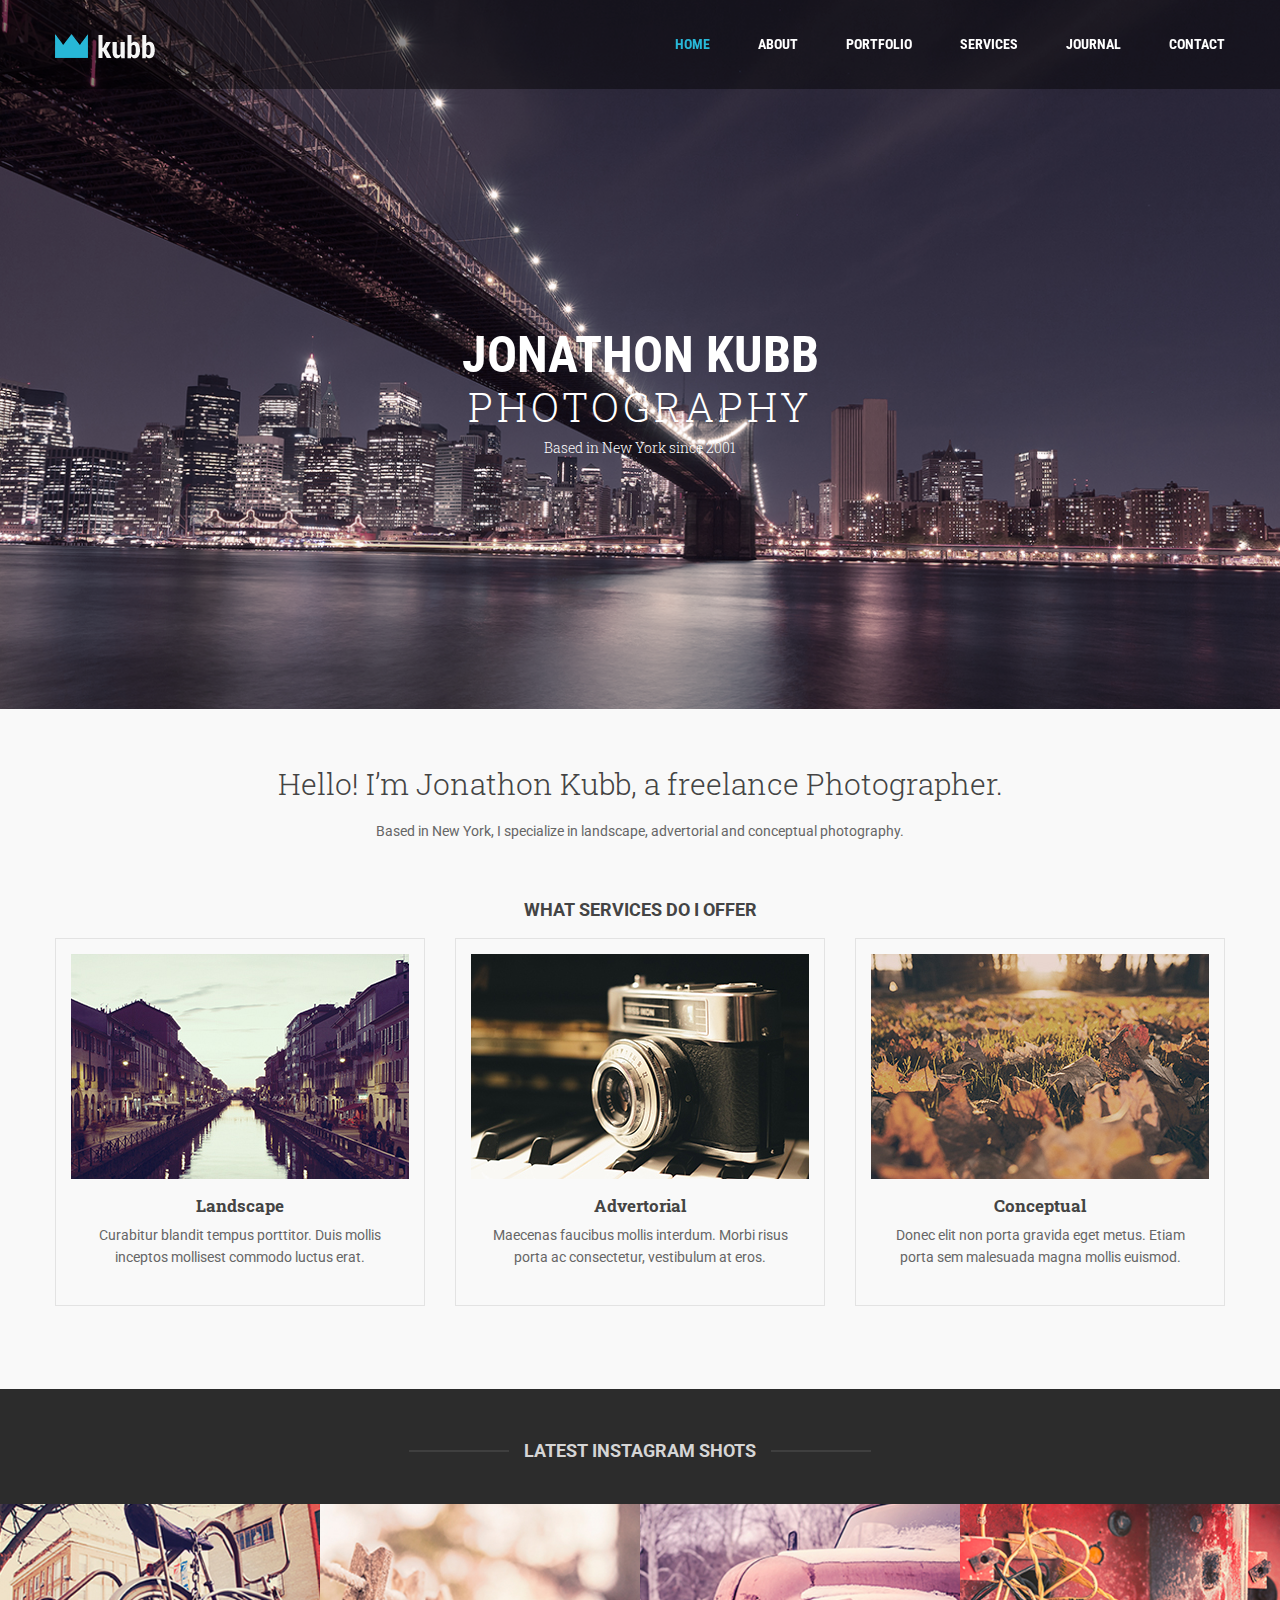
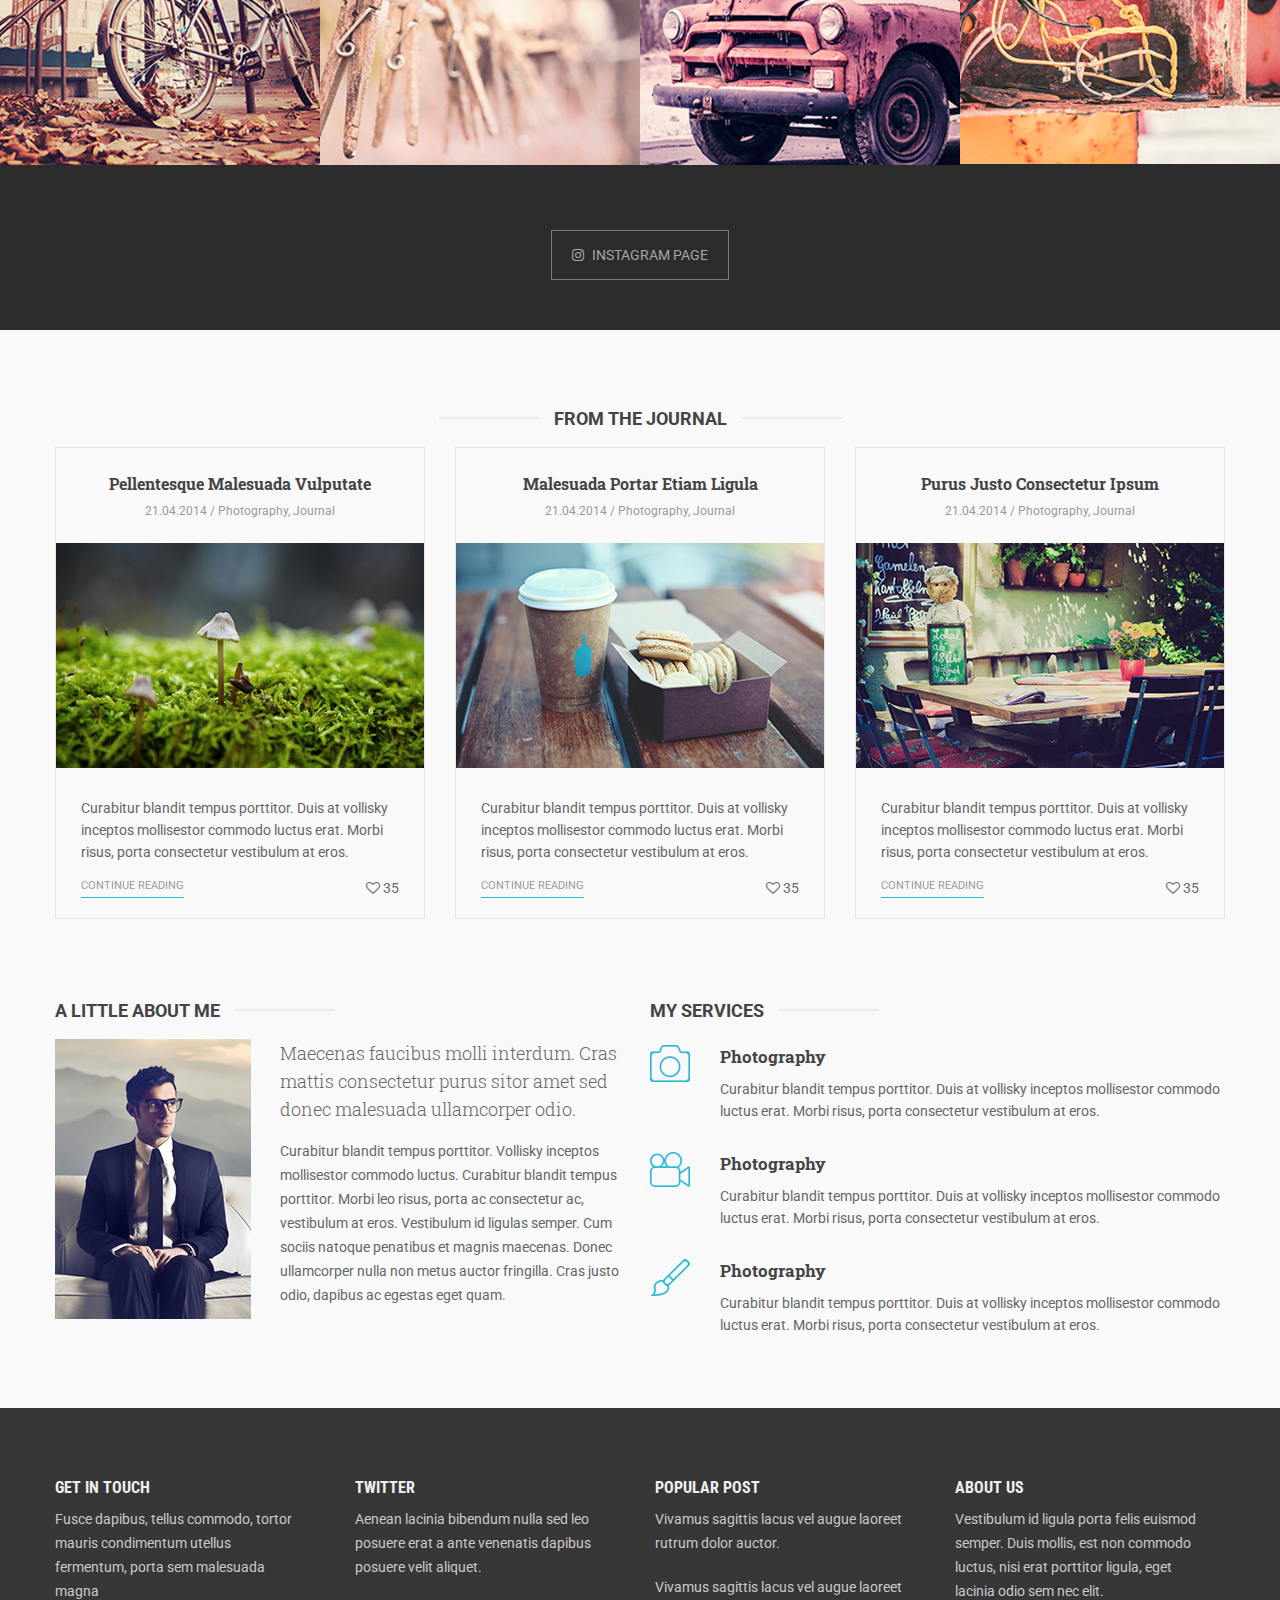
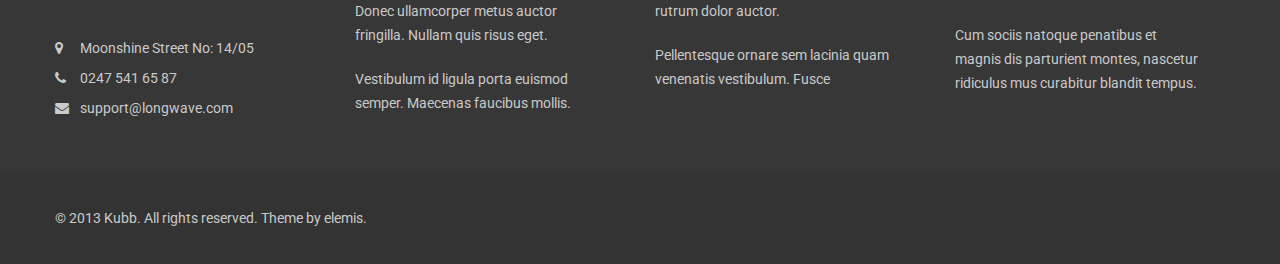
==== index.html @ c2fe27ee "first commit" ====
<!DOCTYPE html>
<html lang="en">
<head>
    <meta charset="UTF-8">
    <meta name="viewport" content="width=device-width, initial-scale=1.0">
    <title>PSD-1</title>
    <link rel="stylesheet" href="https://stackpath.bootstrapcdn.com/font-awesome/4.7.0/css/font-awesome.min.css">
    <link href="https://fonts.googleapis.com/css2?family=Roboto:ital,wght@0,100;0,300;0,400;0,500;0,700;0,900;1,100;1,300;1,400;1,500;1,700;1,900&display=swap" rel="stylesheet">
    <link href="https://fonts.googleapis.com/css2?family=Roboto+Condensed:wght@300;400;700&family=Roboto+Slab:wght@300;500;600;700&display=swap" rel="stylesheet">
    <link rel="stylesheet" href="css/style.css">
</head>
<body>
    <nav>
        <div class="container">
            <div class="logo">
                <img src="images/logo.png" alt="logo">
            </div>
            <div class="menu">
                <ul>
                    <li class="active"><a href="#">Home</a></li>
                    <li><a href="#">About</a></li>
                    <li><a href="#">Portfolio</a></li>
                    <li><a href="#">Services</a></li>
                    <li><a href="#">Journal</a></li>
                    <li><a href="#">Contact</a></li>
                </ul>
            </div>
            <div class="clr"></div>
        </div>       
    </nav>
    <!-- banner part goes here -->
    <section id="banner">
        <div class="container">
            <div class="banner_text">
                <h1>Jonathon Kubb</h1>
                <h3>Photography</h3>
                <p>Based in New York since 2001</p>
            </div>
        </div>
    </section>
    <!-- intro part goes here -->
    <section id="intro">
        <div class="container">
            <div class="intro-text">
                <h2>Hello! I’m Jonathon Kubb, a freelance Photographer.</h2>
                <p>Based in New York, I specialize in landscape, advertorial and conceptual photography. </p>
            </div>
        </div>
    </section>
    <section id="service">
        <div class="container">
            <div class="head">
                <h2>What services do I offer</h2>
            </div>
            <div class="service-main">
                <div class="service-item">
                   <img src="images/service-1.jpg" alt="service1" width="100%">
                   <h3>Landscape</h3>
                   <p>Curabitur blandit tempus porttitor. Duis mollis inceptos mollisest commodo luctus erat. </p>
                </div>
                <div class="service-item mx">
                    <img src="images/service2.jpg" alt="service2" width="100%">
                    <h3>Advertorial </h3>
                    <p>Maecenas faucibus mollis interdum. Morbi risus porta ac consectetur, vestibulum at eros.</p>
                 </div>
                 <div class="service-item">
                    <img src="images/service3.jpg" alt="service3" width="100%">
                    <h3>Conceptual</h3>
                    <p>Donec elit non porta gravida eget metus. Etiam porta sem malesuada magna mollis euismod. </p>
                 </div>
                 <div class="clr"></div>
            </div>
            <div class="clr"></div>
        </div>
    </section>
    <section id="gallary">
        <div class="head">
            <h2>Latest ınstagram shots</h2>
        </div>
        <div class="gal-main">
            <div class="gal-item">
                <img src="images/gal1.jpg" alt="gal1" width="100%">
            </div>
            <div class="gal-item">
                <img src="images/gal2.jpg" alt="gal2" width="100%">
            </div>
            <div class="gal-item">
                <img src="images/gal3.jpg" alt="gal3" width="100%">
            </div>
            <div class="gal-item">
                <img src="images/gal4.jpg" alt="gal4" width="100%">
            </div>
        </div>
        <div class="clr"></div>
        <div class="gal-btn">
            <a href="#"><i class="fa fa-instagram"></i>Instagram Page </a>
        </div>
        
    </section>
    <!-- journal part goes here -->
    <section id="journal">
        <div class="container">
            <div class="head">
                <h2>From the Journal</h2>
            </div>
            <div class="journal-main">
                <div class="journal-item">
                   <div class="journal-top">
                        <h3>Pellentesque Malesuada Vulputate</h3> 
                        <h6>21.04.2014 / Photography, Journal</h6>
                    </div>
                    <img src="images/journal1.jpg" alt="journal1">
                    <div class="journal-bottom">
                      <p>Curabitur blandit tempus porttitor. Duis at vollisky inceptos mollisestor commodo luctus erat. Morbi risus, porta consectetur vestibulum at eros.</p>  
                      <h5><a href="#">Continue Reading</a><span><i class="fa fa-heart-o"></i>&nbsp;35</span></h5>
                    </div>
                </div>
                <div class="journal-item  mx">
                    <div class="journal-top">
                         <h3>Malesuada Portar Etiam Ligula</h3> 
                         <h6>21.04.2014 / Photography, Journal</h6>
                     </div>
                     <img src="images/journal2.jpg" alt="journal2">
                     <div class="journal-bottom">
                       <p>Curabitur blandit tempus porttitor. Duis at vollisky inceptos mollisestor commodo luctus erat. Morbi risus, porta consectetur vestibulum at eros.</p>  
                       <h5><a href="#">Continue Reading</a><span><i class="fa fa-heart-o"></i>&nbsp;35</span></h5>
                     </div>
                 </div>
                 <div class="journal-item">
                    <div class="journal-top">
                         <h3>Purus Justo Consectetur Ipsum</h3> 
                         <h6>21.04.2014 / Photography, Journal</h6>
                     </div>
                     <img src="images/journal3.jpg" alt="journal3">
                     <div class="journal-bottom">
                       <p>Curabitur blandit tempus porttitor. Duis at vollisky inceptos mollisestor commodo luctus erat. Morbi risus, porta consectetur vestibulum at eros.</p>  
                       <h5><a href="#">Continue Reading</a><span><i class="fa fa-heart-o"></i>&nbsp;35</span></h5>
                     </div>
                 </div>
                 <div class="clr"></div>
            </div>
        </div>
    </section>
    <section id="little">
        <div class="container">
            <div class="little-left">
                <div class="head">
                    <h2>A Little About Me</h2>
                </div>
                <div class="little-left-main">
                    <div class="little-left-image">
                        <img src="images/little-left-img.jpg" alt="little-left-img">
                    </div>
                    <div class="little-left-text">
                        <h6>Maecenas faucibus molli interdum. Cras mattis consectetur purus sitor amet sed donec malesuada ullamcorper odio.</h6>
                        <p>Curabitur blandit tempus porttitor. Vollisky inceptos mollisestor commodo luctus. Curabitur blandit tempus porttitor. Morbi leo risus, porta ac consectetur ac, vestibulum at eros. Vestibulum id ligulas semper. Cum sociis natoque penatibus et magnis maecenas. Donec ullamcorper nulla non metus auctor fringilla. Cras justo odio, dapibus ac egestas eget quam.</p>
                    </div>
                    <div class="clr"></div>
                </div>
            </div>
            <div class="little-right">
                 <div class="head">
                    <h2>My Services</h2>
                    <div class="little-service-main">
                        <div class="little-service-icon">
                            <img src="images/icon.png" alt="photography">
                        </div>
                        <div class="little-service-text">
                            <h3>Photography</h3>
                            <p>Curabitur blandit tempus porttitor. Duis at vollisky inceptos mollisestor commodo luctus erat. Morbi risus, porta consectetur vestibulum at eros.</p>
                        </div>
                        <div class="clr"></div>
                    </div>
                    <div class="little-service-main">
                        <div class="little-service-icon">
                            <img src="images/icon2.png" alt="icon2">
                        </div>
                        <div class="little-service-text">
                            <h3>Photography</h3>
                            <p>Curabitur blandit tempus porttitor. Duis at vollisky inceptos mollisestor commodo luctus erat. Morbi risus, porta consectetur vestibulum at eros.</p>
                        </div>
                        <div class="clr"></div>
                    </div>
                    <div class="little-service-main">
                        <div class="little-service-icon">
                            <img src="images/icon3.png" alt="icon3">
                        </div>
                        <div class="little-service-text">
                            <h3>Photography</h3>
                            <p>Curabitur blandit tempus porttitor. Duis at vollisky inceptos mollisestor commodo luctus erat. Morbi risus, porta consectetur vestibulum at eros.</p>
                        </div>
                        <div class="clr"></div>
                    </div>
                </div>
            </div>
            <div class="clr"></div>
        </div>
    </section>
    <footer id="footer">
        <div class="container">
            <div class="footer-item">
                <h3>Get In Touch</h3>
                <p>Fusce dapibus, tellus commodo, tortor mauris condimentum utellus fermentum, porta sem malesuada magna</p>
                <div class="address">
                    <div class="address-item">
                        <div class="icon">
                            <i class="fa fa-map-marker"></i>
                        </div>
                        <div class="address-text">
                            <span> Moonshine Street No: 14/05 </span>
                        </div> 
                        <div class="clr"></div> 
                    </div>
                    <div class="address-item">
                        <div class="icon">
                            <i class="fa fa-phone"></i>
                        </div>
                        <div class="address-text">
                            <span>0247 541 65 87 </span>
                        </div> 
                        <div class="clr"></div> 
                    </div>
                    <div class="address-item">
                        <div class="icon">
                            <i class="fa fa-envelope"></i>
                        </div>
                        <div class="address-text">
                            <span>support@longwave.com</span>
                        </div> 
                        <div class="clr"></div> 
                    </div>
                    
                </div>
            </div>
            <div class="footer-item footer-item2">
                <h3>Twitter</h3>
                <p>Aenean lacinia bibendum nulla sed leo posuere erat a ante venenatis dapibus posuere velit aliquet.</p>
                <p>Donec ullamcorper metus auctor fringilla. Nullam quis risus eget.</p>
                <p>Vestibulum id ligula porta euismod semper. Maecenas faucibus mollis.</p>   
            </div>
            <div class="footer-item footer-item2">
                <h3>popular post</h3>
                <p>Vivamus sagittis lacus vel augue laoreet rutrum dolor auctor.</p>
                <p>Vivamus sagittis lacus vel augue laoreet rutrum dolor auctor.</p>
                <p>Pellentesque ornare sem lacinia quam venenatis vestibulum. Fusce</p>
            </div>
            <div class="footer-item footer-item2 mr-none">
                <h3>About us</h3>
                <p>Vestibulum id ligula porta felis euismod semper. Duis mollis, est non commodo luctus, nisi erat porttitor ligula, eget lacinia odio sem nec elit.</p>
                <p>Cum sociis natoque penatibus et magnis dis parturient montes, nascetur ridiculus mus curabitur blandit tempus.</p>
            </div>
            <div class="clr"></div>
        </div>
    </footer>
    <section id="copyright">
        <div class="container">
            <div class="copyright-text">
                <p>© 2013 Kubb. All rights reserved. Theme by elemis.</p>
            </div>
        </div>
    </section>
</body>
</html>
---- css/style.css ----
*{
    margin : 0;
    padding: 0;
    box-sizing: border-box;
}
ul,ol{
    list-style-type: none;
}
a{
    text-decoration: none;
}
.clr{
    clear: both;
}
.container{
    width: 1170px;
    margin: 0 auto;
}
body{
    background-color: #f9f9f9;
}
nav{
    position: fixed;
    top: 0;
    left: 0;
    width: 100%;
    z-index: 999;
    background-color: rgba(0, 0, 0,0.44);
}
.container .logo{
    float : left;
    width : 270px;
}
.logo img{
    padding-top: 34px;
}
.container ul li{
    display: inline-block;
}
.menu {
    width: 900px;
    float :left;
    text-align: right;
}
.container .menu ul li a{
    padding-left:44px;
    font-weight:700;
    line-height: 89px;
    font-family: 'Roboto Condensed', sans-serif;
    color: white;
    font-size: 14px;
    text-transform: uppercase;
    transition: all linear 0.3s ;
}
.menu ul li.active a{
    color: #28b8d8;
}

.menu ul li a:hover{
    color : #28b8d8;
}

/* banner part goes here */
#banner{
    background-image: url(../images/banner.png);
    padding-top: 330px;
    padding-bottom: 252px;
    background-size: cover;
    background-repeat: no-repeat;
    background-position: center;
}
.banner_text{
    text-align: center;
}
.banner_text h1{
    font-size: 50px;
    color : #fff;
    font-family: 'Roboto Condensed', sans-serif;
    font-weight: 700;
    line-height: 1;
    text-transform: uppercase;

}
.banner_text h3{
    font-size: 40px;
    color : #fff;
    font-family: 'Roboto Slab', serif;
    font-weight: 300;
    letter-spacing: 4px;
    text-transform: uppercase;
    padding-bottom: 5px;
}
.banner_text p{
    font-size: 14px;
    color : #fff;
    font-family: 'Roboto Slab', serif;
    font-weight: 300;
}
.intro-text{
    text-align: center;
    

}
.intro-text h2{
    font-size: 30px;
    color : #444;
    font-family: 'Roboto Slab', serif;
    font-weight: 300;
    padding-bottom : 20px;
}
.intro-text p{
    font-family: 'Roboto', sans-serif;
    font-size :14px;
    color : #666;
    font-weight : 400;
}
#intro{
    padding-top :55px;
    padding-bottom: 60px;
}
.head{
    text-align : center;
    padding-bottom : 18px;
   
}
.head h2{
    font-family: 'Roboto', sans-serif;
    font-size :18px;
    color : #444;
    font-weight : 700;
    text-transform : uppercase;
}
.service-item{
    width: 370px;
    float :left;
    border : 1px solid #e3e3e3;
    padding : 15px;
    text-align : center;
 
}
.service-item h3{
    font-family: 'Roboto Slab', serif;
    font-size: 17px;
    color : #444;
    text-transform: capitalize;
    font-weight: 700 ;
    padding-top : 11px;

}
.service-item p{
    font-family: 'Roboto', sans-serif;
    font-size :14px;
    color : #666;
    font-weight: 400;
    line-height: 22px;
    padding-top : 7px;
    padding-left : 13px;
    padding-right : 13px;
    padding-bottom : 22px;
    
}
.mx{
    margin : 0 30px;
}
#service{
    padding-bottom: 83px;
}
#gallary{
    background-color: #2c2c2c;
    padding-top :51px;
    padding-bottom : 66px;
}
#gallary .head h2{
    color : #d5d5d5;
    position : relative;
    display: inline-block;
    

}
#gallary .head{
    padding-bottom : 43px;
}
#gallary .head h2::before{
    position: absolute;
    content:'';
    width: 100px;
    height: 1px;
    background-color: #535353;
    top: 50%;
    left: -115px;
    transform:translateY(-50%) ;
}
#gallary .head h2::after{
    position: absolute;
    content:'';
    width: 100px;
    height: 1px;
    background-color: #535353;
    top: 50%;
    right: -115px;
    transform:translateY(-50%) ;
}
.gal-item{
    width : 25%;
    float : left;
}
.gal-btn{
    text-align: center;
    padding-top: 77px;
}
.gal-btn a{
    padding : 16px 20px;
    border : 1px solid #797979;
    text-transform: uppercase;
    color : #a6a6a6;
    font-family: 'Roboto', sans-serif;
    font-size :14px;
    font-weight: 400;
}
.gal-btn i{
    margin-right : 8px;
}
#journal{
    padding-top :78px;
    padding-bottom : 81px;
}
#journal .head h2{
    position: relative;
    display : inline-block;
}
#journal .head h2::before{
    position: absolute;
    content:'';
    width: 100px;
    height: 1px;
    background-color: #d9d9d9;
    top: 50%;
    left: -115px;
    transform:translateY(-50%) ;
}
#journal .head h2::after{
    position: absolute;
    content:'';
    width: 100px;
    height: 1px;
    background-color: #d9d9d9;
    top: 50%;
    right: -115px;
    transform:translateY(-50%) ;
}
.journal-item {
    width: 370px;
    float: left;
    text-align: center;
    border: 1px solid #e3e3e3;
}
.journal-item h3{
    font-family: 'Roboto Slab', serif;
    font-size: 16px;
    color : #444;
    text-transform: capitalize;
    font-weight: 700 ;
 
}
.journal-item h6{
    font-family: 'Roboto', sans-serif;
    font-size :12px;
    color : #999;
    font-weight: 400;
    padding-top : 10px;
}
.journal-top{
    padding : 25px;
}
.journal-bottom{
    text-align: left;
    padding : 25px;
    
}
.journal-bottom p{
    font-family: 'Roboto', sans-serif;
    font-size :14px;
    color : #666;
    font-weight: 400;
    line-height : 22px;
    padding-bottom: 14px;
}
.journal-bottom a{
    font-family: 'Roboto', sans-serif;
    font-size :11px;
    color : #999;
    font-weight: 400;
    text-transform: uppercase;
    padding-bottom : 5px;
    border-bottom: 1px solid #28b8d8;

}
.journal-bottom span{
    float: right;
    font-family: 'Roboto', sans-serif;
    font-size :14px;
    color : #666;
    font-weight: 400;
    line-height : 22px;
}
.little-left{
    width: 570px;
    float: left;
    margin-right : 25px;
}
.little-left .head{
    text-align: left;
}
.little-right{
    width: 570px;
    float: left;
}
.little-right .head{
    text-align: left;
    padding-bottom: 36px;
}
.little-left-image{
    width: 200px;
    float: left;
    margin-right: 25px;
}
.little-left-text{
    width: 345px;
    float: left;
}
.little-left-text h6{
    font-family: 'Roboto Slab', serif;
    font-size: 18px;
    color : #666;
    font-weight: 300 ;
    line-height: 28px;
}
.little-left-text p{
    font-family: 'Roboto', serif;
    font-size: 14px;
    color : #666;
    font-weight: 400 ;
    line-height: 24px;
    padding-top: 16px;
}
.little-left .head h2{
    position: relative;
    display: inline;
}
.little-left .head h2::after{
    position: absolute;
    content:'';
    width: 100px;
    height: 1px;
    background-color: #d9d9d9;
    top: 50%;
    right: -115px;
    transform:translateY(-50%) ;
}
.little-right .head h2{
    position: relative;
    display: inline;
}
.little-right .head h2::after{
    position: absolute;
    content:'';
    width: 100px;
    height: 1px;
    background-color: #d9d9d9;
    top: 50%;
    right: -115px;
    transform:translateY(-50%) ;
}
.little-service-main {
    padding-top: 24px;
    padding-bottom: 6px;
}
.little-service-icon{
    width: 45px;
    float: left;
    margin-right: 25px;
}
.little-service-text{
    width: 500px;
    float: left;
}
.little-service-text h3{
    font-size : 17px;
    font-weight : 700;
    color : #444;
    font-family :'Roboto Slab', serif;
    text-transform: capitalize;
}
.little-service-text p{
    font-family :'Roboto', serif;
    font-size : 14px;
    font-weight : 400;
    color : #666;
    line-height : 22px;
    padding-top: 10px;

}
#little{
    padding-bottom: 30px;
}
#footer{
    background-color: #373737;
    padding-top: 70px;
    padding-bottom: 38px;
}
.footer-item{
    width: 250px;
    float: left;
    margin-right : 50px;
}
.footer-item h3{
    font-size : 16px;
    color : #f0f0f0;
    font-family: 'Roboto Condensed', sans-serif;
    font-weight: 700;
    text-transform: uppercase;
    padding-bottom: 10px;

}
.footer-item p{
    font-size : 14px;
    color : #cacaca;
    font-family: 'Roboto', sans-serif;
    font-weight: 400;
    line-height: 24px;
}
.address{
    padding-top: 36px;
}
.footer-item h6{
    font-size : 14px;
    color : #cacaca;
    font-family: 'Roboto', sans-serif;
    font-weight: 400;
}
.address-text{
    float : left;
    width : 90%;
}
.icon{
    float : left;
    width : 10%;
}
.address-item i{
    color : #cacaca;
    font-size : 14px;
}
.footer-item span{
    font-size : 14px;
    color : #cacaca;
    font-family: 'Roboto', sans-serif;
    font-weight: 400;
}
.address-item{
    padding-bottom: 12px;
}
.footer-item2 p{
    padding-bottom: 20px;
}
.mr-none {
    margin-right: 0;
}
#copyright{
    background-color: #333333;
}
.copyright-text p{
    line-height: 91px;
    font-size : 14px;
    color : #cacaca;
    font-family: 'Roboto', sans-serif;
    font-weight: 400;
}
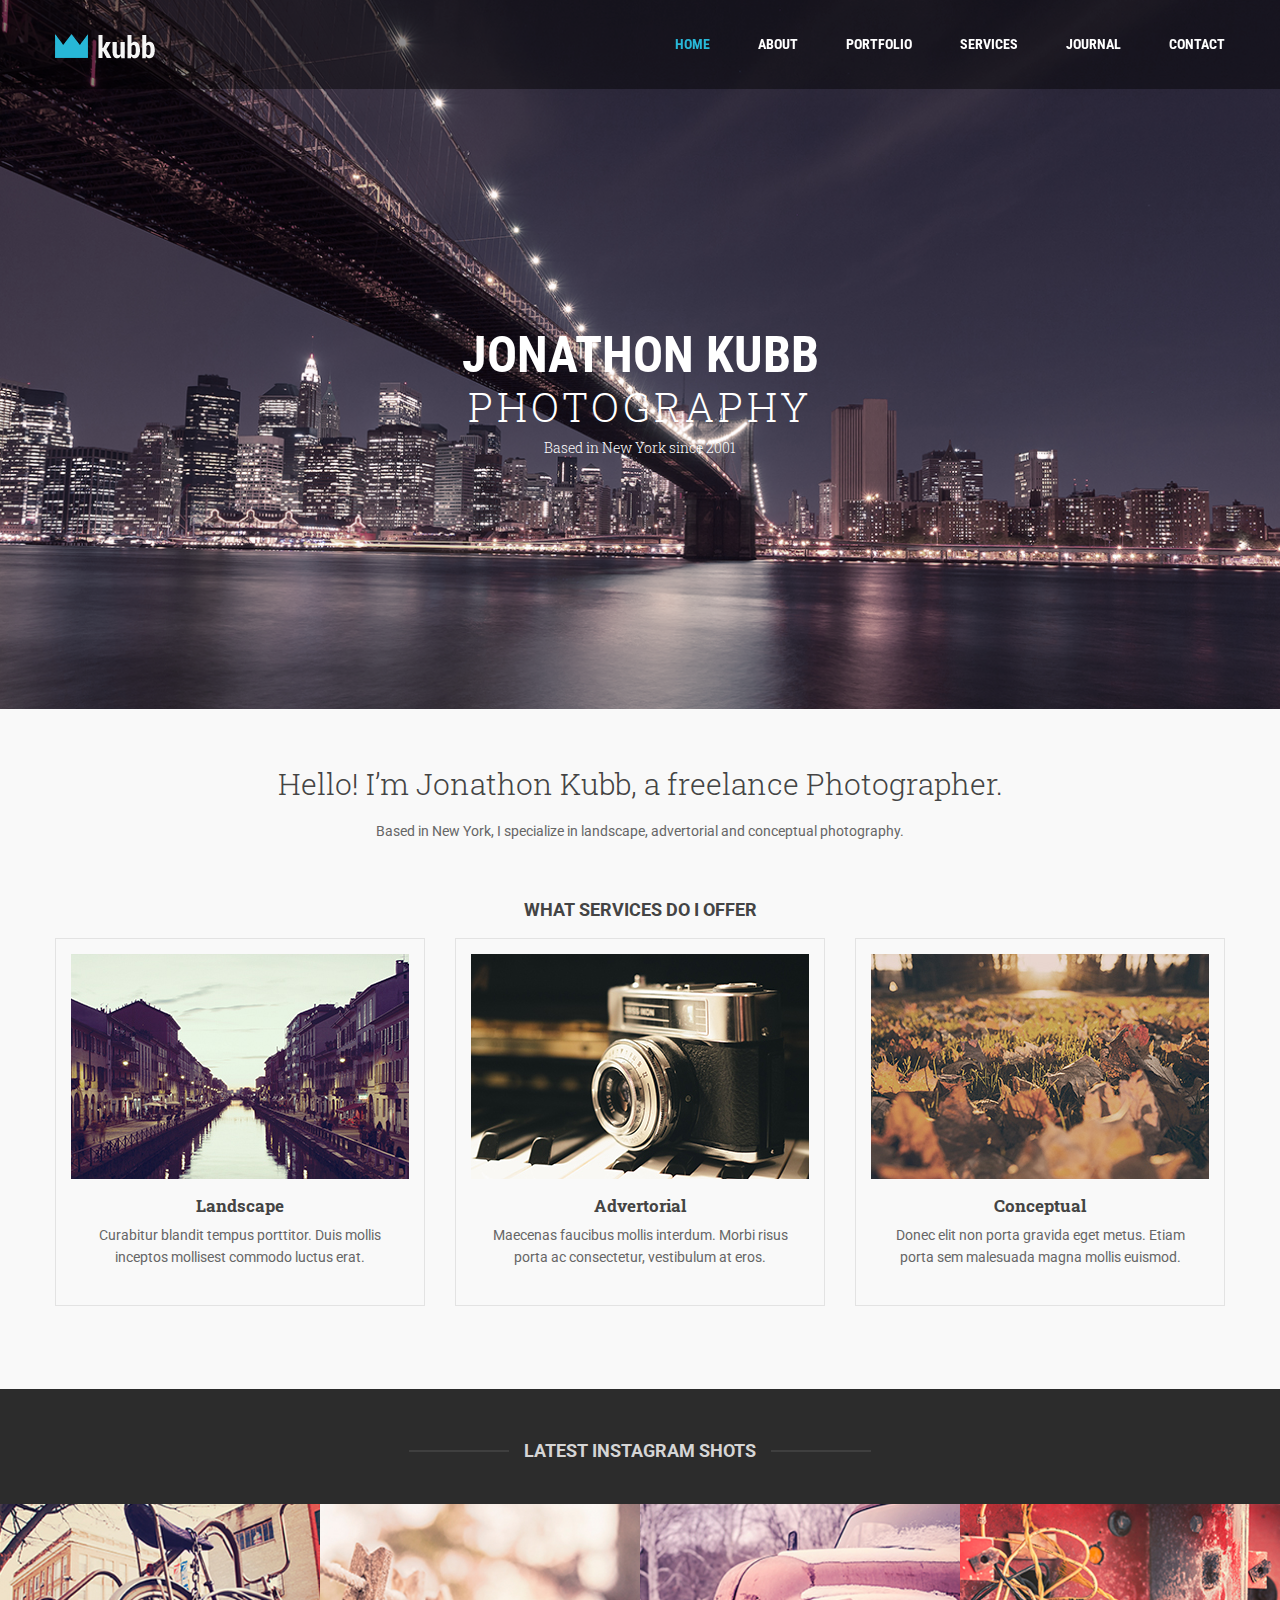
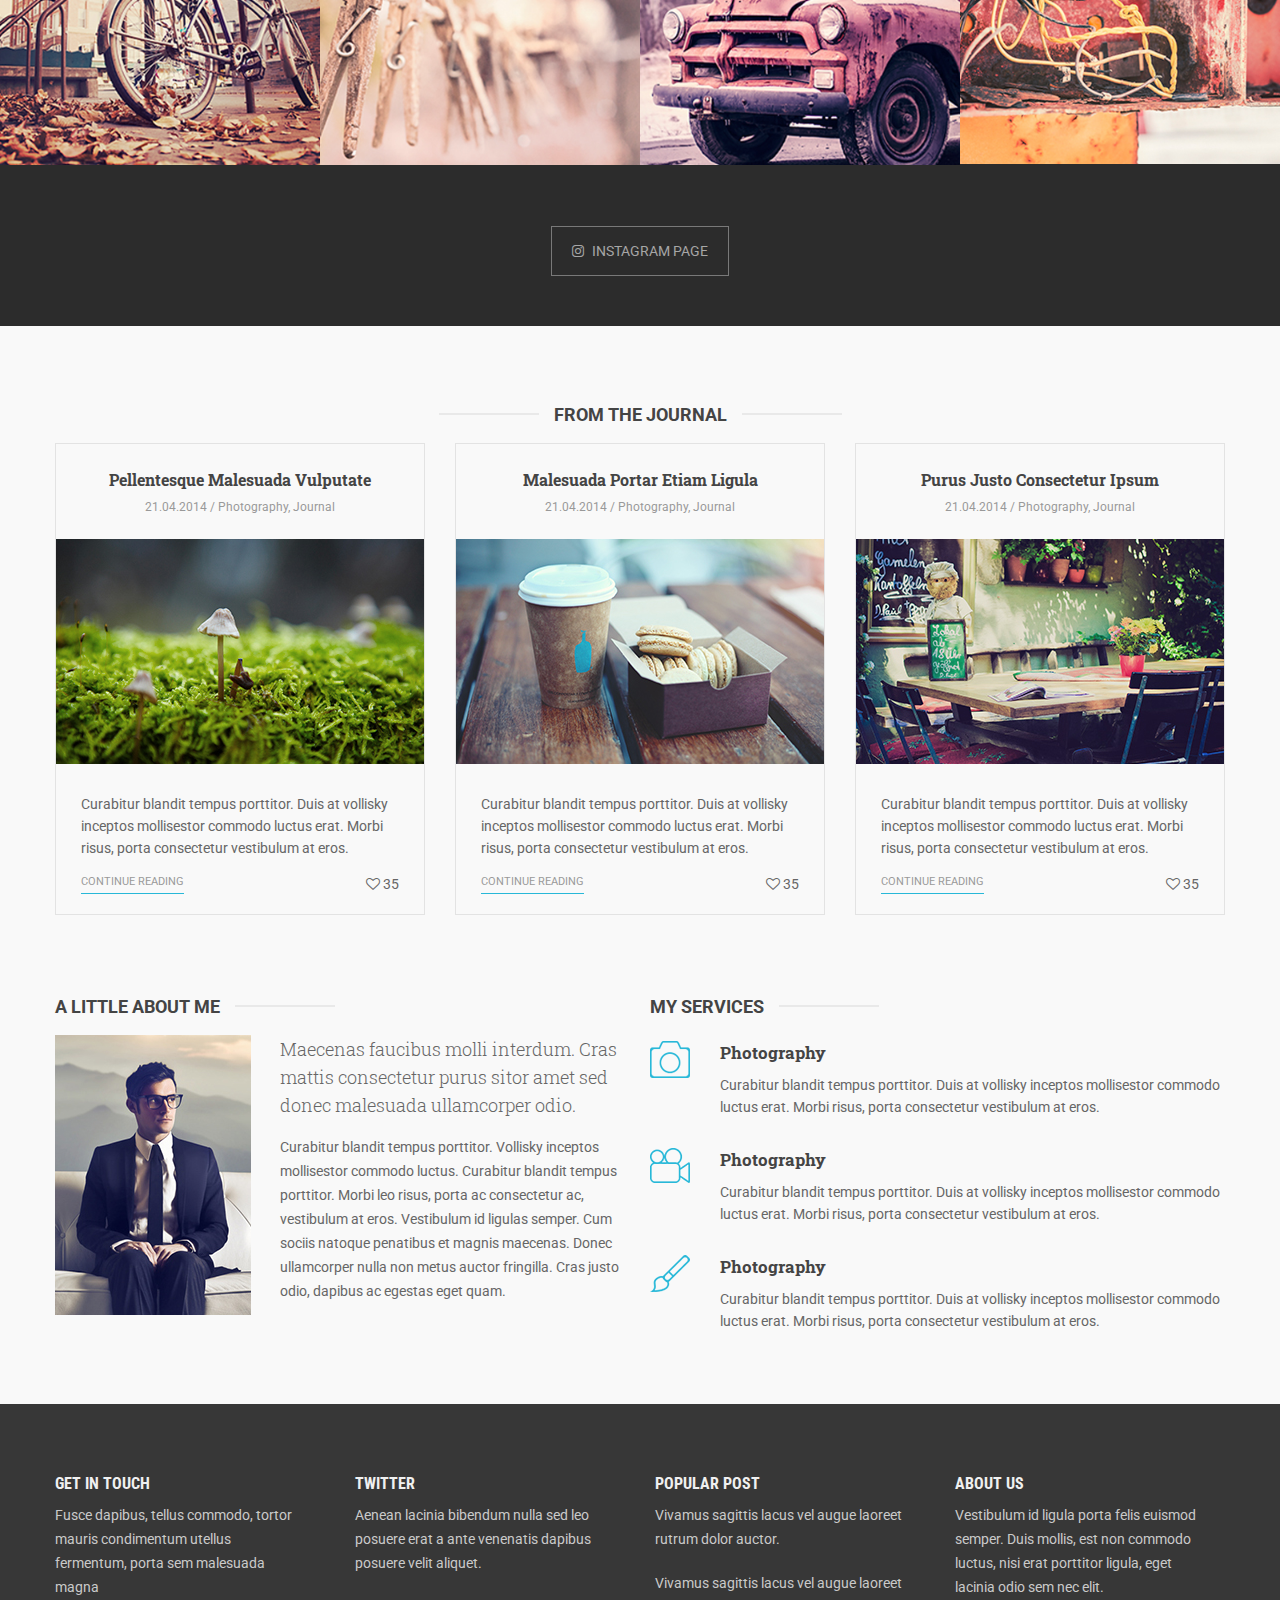
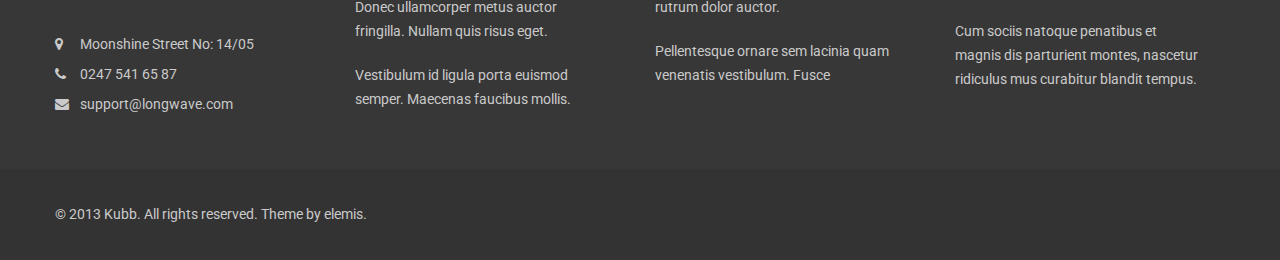
==== commit a3528755: "last commit" ====
--- a/index.html
+++ b/index.html
@@ -13,16 +13,16 @@
     <nav>
         <div class="container">
             <div class="logo">
-                <img src="images/logo.png" alt="logo">
+                <a href="index.html"> <img src="images/logo.png" alt="logo"></a>
             </div>
             <div class="menu">
                 <ul>
-                    <li class="active"><a href="#">Home</a></li>
-                    <li><a href="#">About</a></li>
-                    <li><a href="#">Portfolio</a></li>
-                    <li><a href="#">Services</a></li>
-                    <li><a href="#">Journal</a></li>
-                    <li><a href="#">Contact</a></li>
+                    <li class="active"><a href="index.html">Home</a></li>
+                    <li><a href="about.html">About</a></li>
+                    <li><a href="portfolio.html">Portfolio</a></li>
+                    <li><a href="service.html">Services</a></li>
+                    <li><a href="journal.html">Journal</a></li>
+                    <li><a href="contact.html">Contact</a></li>
                 </ul>
             </div>
             <div class="clr"></div>
--- a/css/style.css
+++ b/css/style.css
@@ -203,6 +203,7 @@
 .gal-item{
     width : 25%;
     float : left;
+    line-height: 0px;
 }
 .gal-btn{
     text-align: center;
@@ -463,7 +464,7 @@
     padding-bottom: 20px;
 }
 .mr-none {
-    margin-right: 0;
+    margin-right: 0!important;
 }
 #copyright{
     background-color: #333333;
@@ -474,4 +475,166 @@
     color : #cacaca;
     font-family: 'Roboto', sans-serif;
     font-weight: 400;
+}
+/* about page css goes here */
+#about-page nav{
+    position: static;
+    background-color:  #395b63;
+}
+.breadcumb{
+    line-height: 70px;
+    text-align: center;
+
+}
+.breadcumb a{
+    font-size: 20px;
+    font-family: 'Roboto Condensed', sans-serif;
+    color : #28b8d8;
+    text-transform: capitalize;
+}
+#bread{
+    border-bottom : 1px solid #ddd;
+}
+.breadcumb i{
+    font-size: 14px;
+    color : #28b8d8;
+}
+.breadcumb span{
+    font-size: 20px;
+    font-family: 'Roboto Condensed', sans-serif;
+    color : #178097;
+    text-transform: capitalize;
+}
+.about-img{
+    width: 370px;
+    float: left;
+    margin-right: 30px;
+}
+.about-text{
+    width: 770px;
+    float: left;
+    
+}
+#about-us{
+    padding-top: 70px;
+    padding-bottom: 70px;
+}
+.about-text h3{
+    font-size: 40px;
+    color : #444;
+    font-family: 'Roboto Condensed', sans-serif;
+    text-transform: capitalize;
+}
+.about-text h5{
+    font-size: 25px;
+    color : #666;
+    font-family: 'Roboto Condensed', sans-serif;
+    text-transform: capitalize;
+    padding-bottom: 20px;
+}
+.about-text p{
+    font-size: 16px;
+    color : #666;
+    font-family: 'Roboto', sans-serif;
+    line-height: 24px ;
+}
+.social {
+    padding-top: 20px;
+}
+.social i{
+    width: 40px;
+    height: 40px;
+    background: cadetblue;
+    border-radius: 50%;
+    text-align: center;
+    color : white;
+    line-height: 40px;
+    margin-right: 5px;
+
+}
+.fun-fact-item{
+    width: 270px;
+    float : left;
+    background-color: #ddd;
+    text-align: center;
+    padding : 20px ;
+    margin-right: 30px;
+
+}
+.fun-fact-item h3{
+    font-size: 40px;
+    color : #666;
+    font-family: 'Roboto Condensed', sans-serif;
+    font-weight: 700;
+    padding-bottom: 15px;
+    
+}
+.fun-fact-item p{
+    font-size: 24px;
+    color : #222;
+    font-family: 'Roboto', sans-serif;
+    font-weight: 400;
+    
+}
+#funfact{
+    padding-bottom: 80px;
+}
+/* service page css */
+.service-page-gal .service-item{
+    margin-bottom: 30px;
+}
+.service-page{
+    padding-top: 70px;
+}
+.abc{
+    margin-left: 200px;
+    margin-right: 30px ;
+}
+/* conatct page css */
+#contact{
+    font-family: 'Roboto Condensed', sans-serif;
+    margin: 50px 0;
+}
+#contact h1 {
+	padding-left: 208px;
+	padding-bottom: 30px;
+	color: #4b4646;
+}
+.form{
+    width: 570px;
+    background-color: grey;
+    padding : 40px;
+    float: left;
+    
+}
+.loaction {
+    width: 570px;
+    float: left;
+    margin-left: 30px;
+}
+form{
+    
+    margin-left: 40px;
+}
+form input {
+	margin-bottom: 10px;
+	height: 32px;
+	text-align: center;
+}
+form button {
+    width: 50px;
+    height: 30px;
+    margin-top: 20px;
+    border-radius: 5px;
+    background-color: #ddd;
+}
+.campus{
+    margin-top: 20px;
+    color : #4b4646;
+}
+.campus h2{
+    padding-bottom: 10px;
+}
+.journal-page .journal-item{
+    margin-bottom: 40px;
 }